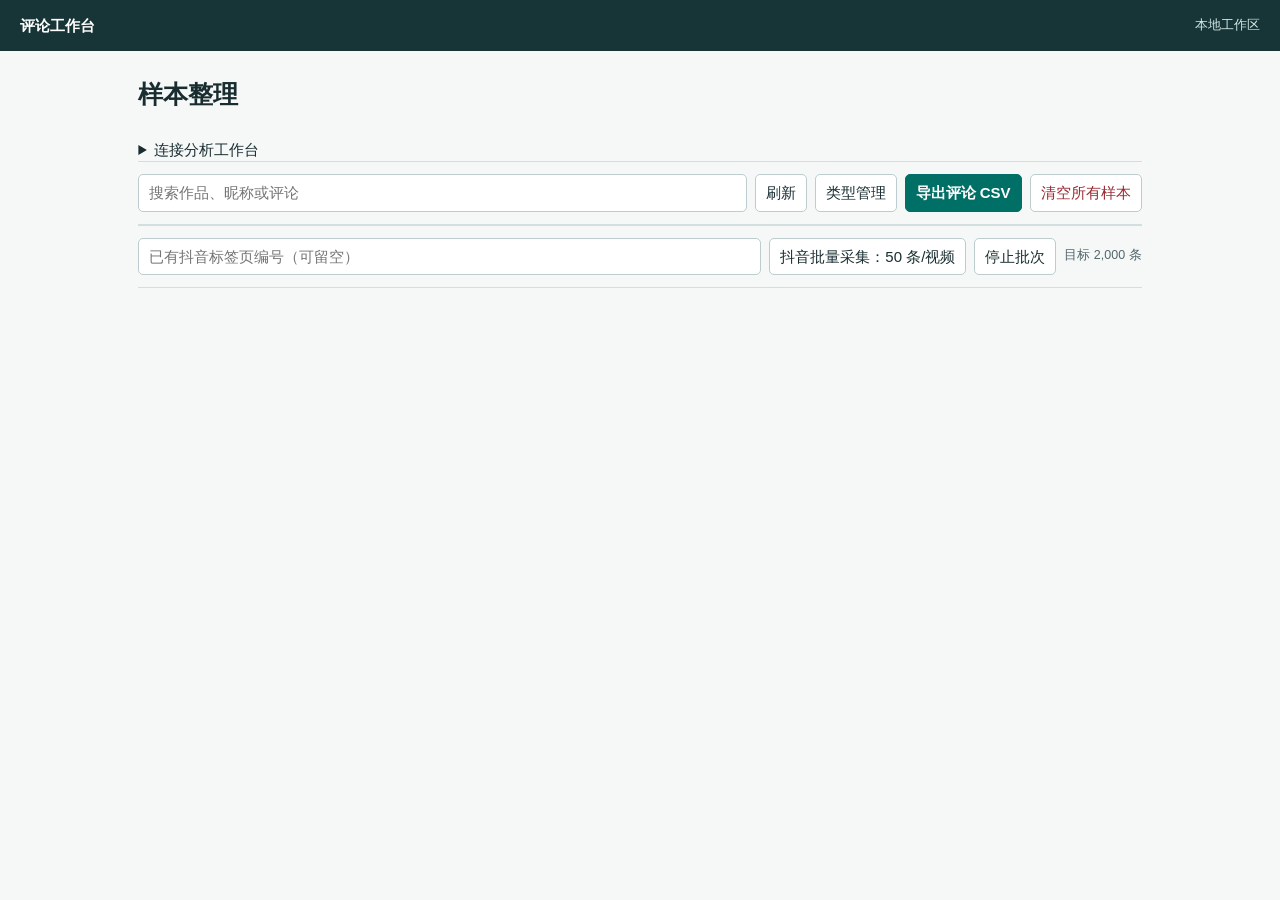
==== extension/review.html @ 13681831 "发布评论工作台：支持抖音视频与知乎文章、回答" ====
<!doctype html><html lang="zh-CN"><head><meta charset="utf-8"><meta name="viewport" content="width=device-width,initial-scale=1"><title>样本整理 · 评论工作台</title><link rel="stylesheet" href="ui.css"></head>
<body class="workspace"><header><strong>评论工作台</strong><small>本地工作区</small></header><main>
<h1>样本整理</h1><div id="stats" class="summary"></div>
<details><summary>连接分析工作台</summary><form id="pairForm" class="controls">
<label>本机端口 <input id="port" type="number" min="1024" max="65535" value="8765" required></label>
<label>配对码 <input id="pairKey" type="password" autocomplete="off" required></label>
<label><input id="autoSend" type="checkbox" checked>采集后自动发送</label>
<button>连接并保存</button><button id="push" type="button">发送全部保留样本</button><button id="disconnect" type="button">断开</button>
</form><output id="bridgeStatus" role="status"></output></details>
<div class="controls"><input id="search" type="search" aria-label="搜索样本" placeholder="搜索作品、昵称或评论"><button id="refresh">刷新</button><button id="manage">类型管理</button><button class="primary" id="export">导出评论 CSV</button><button id="clear" class="danger">清空所有样本</button></div>
<dialog id="settings"><form method="dialog"><h2>作品类型管理</h2><button aria-label="关闭">关闭</button></form><div id="types"></div><form id="addtype"><input id="typename" aria-label="新类型名称" placeholder="新类型名称" maxlength="40" required><button>添加类型</button></form></dialog>
<div class="controls"><input id="batchTab" type="number" min="1" aria-label="绑定已有抖音标签页编号" placeholder="已有抖音标签页编号（可留空）"><button id="batch">抖音批量采集：50 条/视频</button><button id="halt">停止批次</button><small id="batchStatus">目标 2,000 条</small></div>
<output id="notice" role="status"></output><div id="list"></div></main><script src="review.js"></script><script src="batch.js"></script><script src="pair.js"></script></body></html>
---- extension/ui.css ----
:root{color-scheme:light;--ink:#192d30;--muted:#52666b;--line:#d3dedf;--brand:#006f65;font:15px/1.55 "Segoe UI","Microsoft YaHei",sans-serif;color:var(--ink);background:#f6f8f8}*{box-sizing:border-box}body{margin:0}button,input,select{font:inherit}button,input,select{border:1px solid #bdccce;border-radius:5px;background:white;padding:6px 10px;color:var(--ink)}button{cursor:pointer}button:hover{border-color:var(--brand);background:#eff7f5}button:disabled{cursor:default;opacity:.5}button:focus-visible,input:focus-visible,select:focus-visible{outline:3px solid #268b9e;outline-offset:2px}.primary,.primary:hover{background:var(--brand);color:white;border-color:var(--brand);font-weight:650}.link{border:0;background:transparent;color:var(--brand);padding-left:0}.popup{width:370px;background:white}.popup header,.workspace header{display:flex;justify-content:space-between;align-items:center;gap:16px;background:#173536;color:white;padding:14px 20px}.brand{font-size:16px}.popup header small,.workspace header small{color:#d3e9e6}.popup main,.popup footer{padding:18px 20px}.popup footer{border-top:1px solid var(--line);padding-block:8px}.popup h1{font-size:22px;margin:0 0 16px}.settings,.actions,.meter,.controls,.summary{display:flex;align-items:center;gap:8px;flex-wrap:wrap}.settings{margin:6px 0 18px}.settings input{width:82px}.presets{margin-left:auto}.presets button{margin-left:4px}.meter{justify-content:space-between;font-size:13px;color:var(--muted)}progress{width:100%;height:8px;accent-color:var(--brand);margin:5px 0 14px}.actions .primary{flex:1}output{display:block;color:#984c23}.workspace main{max-width:1080px;margin:auto;padding:24px clamp(14px,3%,40px)}h1{font-size:25px;margin:0 0 6px}h2{font-size:17px;margin:0;overflow-wrap:anywhere}.summary{color:var(--muted);margin-bottom:18px}.controls{border-block:1px solid var(--line);padding:12px 0}.controls input{flex:1;min-width:150px}article{background:white;margin-top:18px;padding:16px;border:1px solid var(--line);border-radius:6px}small{color:var(--muted)}ul{list-style:none;padding:0;margin:8px 0}li{padding:10px 0;border-top:1px solid var(--line);display:grid;grid-template-columns:minmax(0,1fr) auto;align-items:start;gap:6px 12px}.text{white-space:pre-wrap;overflow-wrap:anywhere}.coding{grid-column:1/-1;display:flex;gap:8px;align-items:center;flex-wrap:wrap}.coding input{flex:1;max-width:520px;min-width:140px}.empty{padding:30px;text-align:center;color:var(--muted)}
summary{cursor:pointer;overflow-wrap:anywhere}summary small{display:block;margin-left:18px}.danger{color:#982a33}dialog{border:1px solid #bdccce;border-radius:6px;min-width:min(350px,86vw)}dialog form,.typeRow{display:flex;align-items:center;justify-content:space-between;gap:8px;padding:6px 0}.typeRow input{min-width:0}.workspace li div{overflow-wrap:anywhere;white-space:pre-wrap}
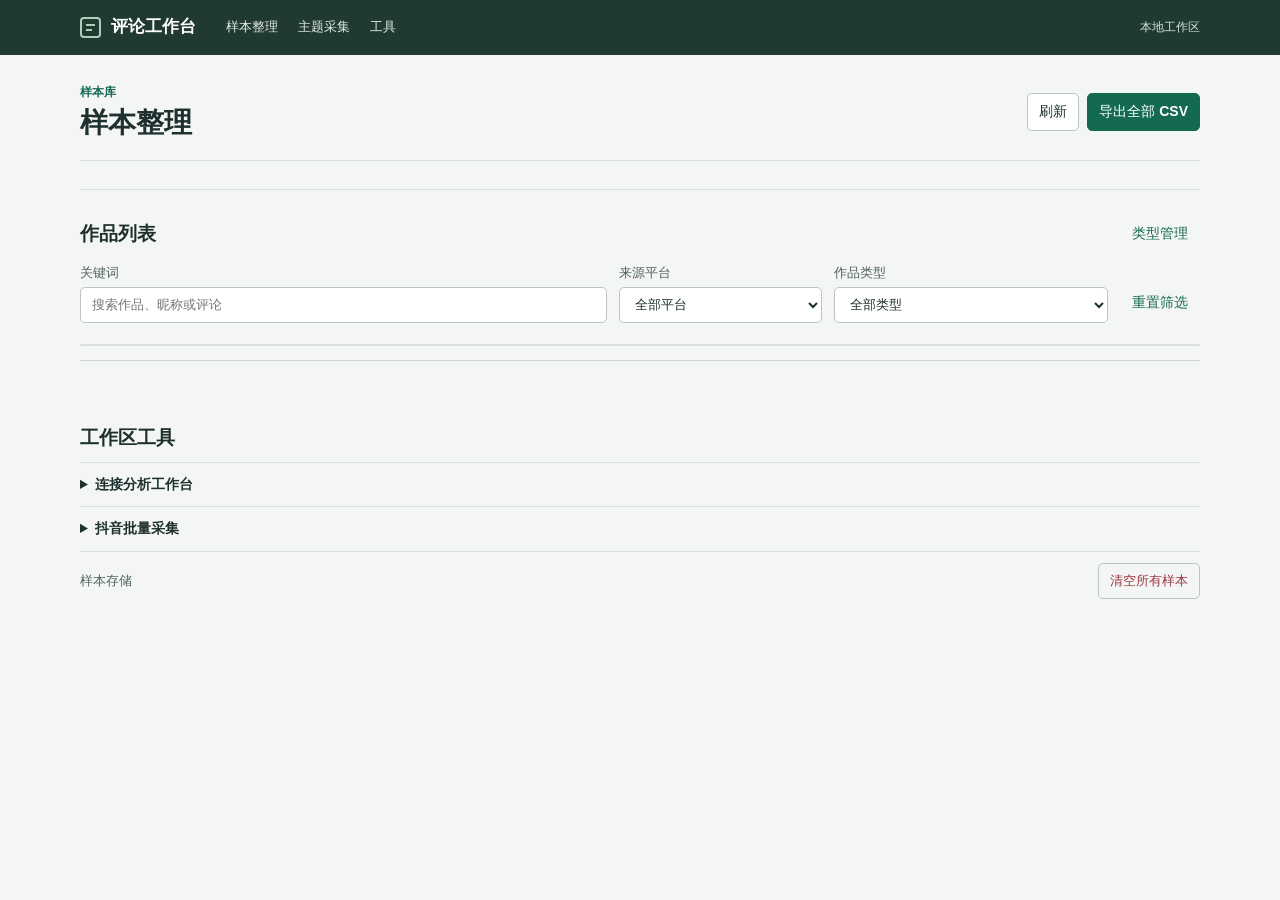
==== commit bf9aa02b: "支持五平台评论层级、来源整理与主题检索队列" ====
--- a/extension/review.html
+++ b/extension/review.html
@@ -1,13 +1,49 @@
-<!doctype html><html lang="zh-CN"><head><meta charset="utf-8"><meta name="viewport" content="width=device-width,initial-scale=1"><title>样本整理 · 评论工作台</title><link rel="stylesheet" href="ui.css"></head>
-<body class="workspace"><header><strong>评论工作台</strong><small>本地工作区</small></header><main>
-<h1>样本整理</h1><div id="stats" class="summary"></div>
-<details><summary>连接分析工作台</summary><form id="pairForm" class="controls">
-<label>本机端口 <input id="port" type="number" min="1024" max="65535" value="8765" required></label>
-<label>配对码 <input id="pairKey" type="password" autocomplete="off" required></label>
-<label><input id="autoSend" type="checkbox" checked>采集后自动发送</label>
-<button>连接并保存</button><button id="push" type="button">发送全部保留样本</button><button id="disconnect" type="button">断开</button>
-</form><output id="bridgeStatus" role="status"></output></details>
-<div class="controls"><input id="search" type="search" aria-label="搜索样本" placeholder="搜索作品、昵称或评论"><button id="refresh">刷新</button><button id="manage">类型管理</button><button class="primary" id="export">导出评论 CSV</button><button id="clear" class="danger">清空所有样本</button></div>
-<dialog id="settings"><form method="dialog"><h2>作品类型管理</h2><button aria-label="关闭">关闭</button></form><div id="types"></div><form id="addtype"><input id="typename" aria-label="新类型名称" placeholder="新类型名称" maxlength="40" required><button>添加类型</button></form></dialog>
-<div class="controls"><input id="batchTab" type="number" min="1" aria-label="绑定已有抖音标签页编号" placeholder="已有抖音标签页编号（可留空）"><button id="batch">抖音批量采集：50 条/视频</button><button id="halt">停止批次</button><small id="batchStatus">目标 2,000 条</small></div>
-<output id="notice" role="status"></output><div id="list"></div></main><script src="review.js"></script><script src="batch.js"></script><script src="pair.js"></script></body></html>
+<!doctype html>
+<html lang="zh-CN">
+<head>
+  <meta charset="utf-8"><meta name="viewport" content="width=device-width,initial-scale=1">
+  <title>样本整理 · 评论工作台</title><link rel="stylesheet" href="ui.css"><link rel="stylesheet" href="topic.css">
+</head>
+<body class="workspace">
+  <header class="topbar"><div class="topinner">
+    <strong class="brand"><i class="brandMark" aria-hidden="true"></i>评论工作台</strong>
+    <nav aria-label="工作区导航"><a href="#samples">样本整理</a><a href="#topicPanel">主题采集</a><a href="#tools">工具</a></nav>
+    <span class="local">本地工作区</span>
+  </div></header>
+  <main>
+    <section id="samples" aria-labelledby="sampleHeading">
+      <div class="pageHeading"><div><p class="kicker">样本库</p><h1 id="sampleHeading">样本整理</h1></div>
+        <div class="actions"><button id="refresh">刷新</button><button id="export" class="primary" title="无论筛选条件如何，均导出全部保留评论">导出全部 CSV</button></div>
+      </div>
+      <div id="stats" class="stats" aria-label="样本概览"></div>
+      <div class="libraryHead"><h2>作品列表</h2><button id="manage" class="quiet">类型管理</button></div>
+      <div class="filters">
+        <label class="filterKeyword">关键词<input id="search" type="search" aria-label="搜索样本" placeholder="搜索作品、昵称或评论"></label>
+        <label>来源平台<select id="platformFilter"><option value="">全部平台</option></select></label>
+        <label>作品类型<select id="typeFilter"><option value="">全部类型</option></select></label>
+        <button id="resetFilters" type="button" class="quiet">重置筛选</button>
+      </div>
+      <p id="resultCount" class="resultCount" role="status"></p>
+      <output id="notice" role="status"></output><div id="list"></div>
+    </section>
+    <section id="topicPanel"></section>
+    <section id="tools" aria-labelledby="toolsHeading"><div class="libraryHead"><h2 id="toolsHeading">工作区工具</h2></div>
+      <details class="tool"><summary>连接分析工作台</summary><form id="pairForm" class="controls">
+        <label>本机端口<input id="port" type="number" min="1024" max="65535" value="8765" required></label>
+        <label>配对码<input id="pairKey" type="password" autocomplete="off" required></label>
+        <label class="check"><input id="autoSend" type="checkbox" checked>采集后自动发送</label>
+        <button>连接并保存</button><button id="push" type="button">发送全部保留样本</button><button id="disconnect" type="button">断开</button>
+      </form><output id="bridgeStatus" role="status"></output></details>
+      <details class="tool"><summary>抖音批量采集</summary><div class="controls">
+        <label>已有抖音标签页编号<input id="batchTab" type="number" min="1" aria-label="绑定已有抖音标签页编号" placeholder="可留空"></label>
+        <button id="batch">抖音批量采集：50 条/视频</button><button id="halt">停止批次</button>
+        <small id="batchStatus" role="status">目标 2,000 条</small>
+      </div></details>
+      <div class="maintenance"><span>样本存储</span><button id="clear" class="danger">清空所有样本</button></div>
+    </section>
+  </main>
+  <dialog id="settings"><form method="dialog" class="dialogHead"><h2>作品类型管理</h2><button aria-label="关闭">关闭</button></form>
+    <div id="types"></div><form id="addtype"><input id="typename" aria-label="新类型名称" placeholder="新类型名称" maxlength="40" required><button>添加类型</button></form>
+  </dialog>
+  <script src="sites.js"></script><script src="review.js"></script><script src="batch.js"></script><script src="pair.js"></script><script src="topic.js"></script>
+</body></html>
--- a/extension/ui.css
+++ b/extension/ui.css
@@ -1,2 +1,130 @@
-:root{color-scheme:light;--ink:#192d30;--muted:#52666b;--line:#d3dedf;--brand:#006f65;font:15px/1.55 "Segoe UI","Microsoft YaHei",sans-serif;color:var(--ink);background:#f6f8f8}*{box-sizing:border-box}body{margin:0}button,input,select{font:inherit}button,input,select{border:1px solid #bdccce;border-radius:5px;background:white;padding:6px 10px;color:var(--ink)}button{cursor:pointer}button:hover{border-color:var(--brand);background:#eff7f5}button:disabled{cursor:default;opacity:.5}button:focus-visible,input:focus-visible,select:focus-visible{outline:3px solid #268b9e;outline-offset:2px}.primary,.primary:hover{background:var(--brand);color:white;border-color:var(--brand);font-weight:650}.link{border:0;background:transparent;color:var(--brand);padding-left:0}.popup{width:370px;background:white}.popup header,.workspace header{display:flex;justify-content:space-between;align-items:center;gap:16px;background:#173536;color:white;padding:14px 20px}.brand{font-size:16px}.popup header small,.workspace header small{color:#d3e9e6}.popup main,.popup footer{padding:18px 20px}.popup footer{border-top:1px solid var(--line);padding-block:8px}.popup h1{font-size:22px;margin:0 0 16px}.settings,.actions,.meter,.controls,.summary{display:flex;align-items:center;gap:8px;flex-wrap:wrap}.settings{margin:6px 0 18px}.settings input{width:82px}.presets{margin-left:auto}.presets button{margin-left:4px}.meter{justify-content:space-between;font-size:13px;color:var(--muted)}progress{width:100%;height:8px;accent-color:var(--brand);margin:5px 0 14px}.actions .primary{flex:1}output{display:block;color:#984c23}.workspace main{max-width:1080px;margin:auto;padding:24px clamp(14px,3%,40px)}h1{font-size:25px;margin:0 0 6px}h2{font-size:17px;margin:0;overflow-wrap:anywhere}.summary{color:var(--muted);margin-bottom:18px}.controls{border-block:1px solid var(--line);padding:12px 0}.controls input{flex:1;min-width:150px}article{background:white;margin-top:18px;padding:16px;border:1px solid var(--line);border-radius:6px}small{color:var(--muted)}ul{list-style:none;padding:0;margin:8px 0}li{padding:10px 0;border-top:1px solid var(--line);display:grid;grid-template-columns:minmax(0,1fr) auto;align-items:start;gap:6px 12px}.text{white-space:pre-wrap;overflow-wrap:anywhere}.coding{grid-column:1/-1;display:flex;gap:8px;align-items:center;flex-wrap:wrap}.coding input{flex:1;max-width:520px;min-width:140px}.empty{padding:30px;text-align:center;color:var(--muted)}
-summary{cursor:pointer;overflow-wrap:anywhere}summary small{display:block;margin-left:18px}.danger{color:#982a33}dialog{border:1px solid #bdccce;border-radius:6px;min-width:min(350px,86vw)}dialog form,.typeRow{display:flex;align-items:center;justify-content:space-between;gap:8px;padding:6px 0}.typeRow input{min-width:0}.workspace li div{overflow-wrap:anywhere;white-space:pre-wrap}
+:root{color-scheme:light;--ink:#1e302e;--muted:#51635e;--line:#d7e0dc;--accent:#146951;--tint:#eaf3ee;--paper:#fff;font:14px/1.55 "Segoe UI","Microsoft YaHei",sans-serif;color:var(--ink);background:#f4f6f5}
+*{box-sizing:border-box}
+body{margin:0}
+button,input,select,textarea{font:inherit;color:inherit}
+button,input:not([type=checkbox]),select,textarea{border:1px solid #b9c7c0;border-radius:5px;background:white;padding:7px 11px;min-height:36px;max-width:100%}
+button{cursor:pointer;font-weight:550}
+button:enabled:hover,.quiet:hover{border-color:#689882;background:#edf4ef}
+button:disabled{opacity:.55;cursor:default}
+:is(button,input,select,textarea,a,summary):focus-visible{outline:3px solid #29856d;outline-offset:2px}
+a{color:var(--accent);text-underline-offset:3px}
+button.primary,button.primary:enabled:hover{background:var(--accent);border-color:var(--accent);color:white}
+button.quiet{color:var(--accent);background:transparent;border-color:transparent}
+button.danger{color:#9b3540;background:transparent}
+small{color:var(--muted)}
+.topbar{background:#203a32;color:white}
+.topinner{max-width:1184px;margin:auto;padding:0 32px;min-height:55px;display:flex;align-items:center;gap:30px}
+.brand{display:inline-flex;align-items:center;gap:10px;font-weight:650;font-size:17px;white-space:nowrap}
+.brandMark{width:21px;height:21px;border:2px solid #adcfb7;border-radius:4px;position:relative;display:inline-block}
+.brandMark:before,.brandMark:after{content:"";position:absolute;width:9px;height:2px;background:#adcfb7;left:4px;top:5px}
+.brandMark:after{width:6px;top:10px}
+nav{display:flex;align-items:center;gap:20px;font-size:13px}
+nav a{color:#e1eae3;text-decoration:none}
+nav a:hover{text-decoration:underline}
+.local,.version{margin-left:auto;white-space:nowrap;color:#d2e4d7;font-size:12px}
+.version{font-variant-numeric:tabular-nums;border:1px solid #6e8878;border-radius:4px;padding:1px 7px}
+.workspace main{max-width:1184px;margin:auto;padding:28px 32px 60px}
+.workspace main>section{scroll-margin-top:18px}
+h1,h2,h3,p{margin:0}
+h1{font-size:28px;line-height:1.3;font-weight:700}
+h2{font-size:19px;line-height:1.4}
+.pageHeading,.libraryHead,.maintenance,.actions,.meter,.workHeadline,.workMeta,.workActions,.controls,.settings,.presets,.typeRow,.dialogHead,#addtype,.sourceBadge{display:flex;align-items:center;gap:8px}
+.pageHeading,.libraryHead,.maintenance,.meter,.dialogHead{justify-content:space-between}
+.kicker{color:var(--accent);font-size:12px;font-weight:650;margin-bottom:3px}
+.stats{display:grid;grid-template-columns:repeat(3,minmax(0,1fr));margin:19px 0 25px;border-block:1px solid var(--line);padding:14px 0}
+.stats>div{display:flex;align-items:baseline;gap:9px;padding-inline:20px;border-left:1px solid var(--line)}
+.stats>div:first-child{border-left:0;padding-left:0}
+.stats b{font-size:25px;line-height:1.15;font-variant-numeric:tabular-nums}
+.stats span,.resultCount,.workMeta,.controls label,.filters label,.settings span,.popup label,.platformSection p{color:var(--muted);font-size:13px}
+.libraryHead{margin-bottom:10px}
+.filters{display:grid;grid-template-columns:minmax(190px,2.6fr) minmax(120px,1fr) minmax(140px,1.35fr) auto;align-items:end;gap:12px}
+.filters label,.controls label:not(.check){display:grid;gap:4px;min-width:0}
+.filters input,.filters select{width:100%;color:var(--ink)}
+.filters button{margin-bottom:1px}
+.resultCount{padding:13px 0 8px;font-variant-numeric:tabular-nums}
+#list{background:white;border:1px solid var(--line);border-radius:6px}
+.workCard{position:relative;border-bottom:1px solid var(--line)}
+.workCard:last-child{border-bottom:0}
+.workCard summary{position:relative;list-style:none;padding:13px 192px 13px 43px;min-height:68px;cursor:pointer}
+.workCard summary::-webkit-details-marker{display:none}
+.workCard summary:before{content:"";position:absolute;left:18px;top:25px;width:7px;height:7px;border-right:1.5px solid #566860;border-top:1.5px solid #566860;transform:rotate(45deg)}
+.workCard [open]>summary:before{transform:rotate(135deg)}
+.workCard summary:hover,.workCard details[open] summary{background:#f5f9f6}
+.workHeadline,.workMeta,.workActions,.controls,.typeRow{flex-wrap:wrap}
+.workHeadline{gap:9px}
+.workHeadline strong{overflow-wrap:anywhere;min-width:0;font-size:15px}
+.sourceBadge{flex:none;gap:5px;background:#f4f6f5;border:1px solid #dce3df;border-radius:4px;padding:1px 6px;font-size:12px;line-height:19px}
+.sourceBadge img{width:14px;height:14px}
+.workMeta{gap:4px 11px;margin-top:5px}
+.workMeta span:not(:first-child):before{content:"·";margin-right:9px;color:#74867a}
+.workActions{position:absolute;right:14px;top:17px;gap:12px}
+.workActions a,.workActions .danger{font-size:13px}
+.workActions a{font-weight:600;text-decoration:none;padding:4px}
+.workActions a:hover{text-decoration:underline}
+.workActions .danger{min-height:31px;padding:3px 8px;border-color:transparent}
+.workActions .danger:hover{border-color:#d6b1b7;background:#f9eeee}
+.controls{gap:10px;padding:12px 0}
+.workCard .controls,.workCard ul{margin:0 16px 0 43px}
+.workCard ul{padding:0;list-style:none}
+.workCard li{display:grid;grid-template-columns:minmax(0,1fr) auto;align-items:start;gap:10px;border-top:1px solid var(--line);padding:10px 0;overflow-wrap:anywhere}
+.workCard li div div{white-space:pre-wrap}
+.workCard li button{font-size:12px;min-height:30px}
+.empty{padding:27px 18px;text-align:center}
+.empty p,.platformSection p{color:var(--muted);margin-top:5px}
+#tools,#topicPanel:not(:empty){margin-top:32px}
+.tool,.maintenance{border-top:1px solid var(--line);padding:11px 0}
+.tool summary{cursor:pointer;font-weight:600}
+.check{display:inline-flex;align-items:center;gap:5px}
+.maintenance{font-size:13px;color:var(--muted)}
+.tool output{font-size:13px}
+output{display:block;color:#874417;overflow-wrap:anywhere}
+output:not(:empty){margin:5px 0}
+dialog{border:1px solid var(--line);border-radius:6px;color:var(--ink);width:min(480px,92vw);max-height:85vh;padding:18px}
+dialog::backdrop{background:rgba(22,37,32,.38)}
+.dialogHead{margin-bottom:12px}
+.typeRow,#addtype{padding:6px 0}
+.typeRow{flex-wrap:nowrap}
+.typeRow input,#addtype input{min-width:0;flex:1}
+.typeRow small{margin-left:auto}
+.popup{width:360px;max-width:100vw;background:white}
+.popup .topinner{padding:0 16px;min-height:46px}
+.popup main{padding:16px 16px 12px}
+.popup h1{font-size:21px;margin-bottom:12px}
+.popup h2{font-size:15px}
+.settings{flex-wrap:wrap;gap:6px;margin:4px 0 13px}
+.settings input{width:68px}
+.presets{margin-left:auto;gap:3px}
+.presets button{min-height:31px;padding:3px 7px;font-size:12px}
+.meter{align-items:flex-start;font-size:13px;color:var(--muted);gap:8px}
+.meter b{color:var(--ink);flex-shrink:0;font-variant-numeric:tabular-nums}
+progress{width:100%;height:7px;accent-color:var(--accent);margin:4px 0 10px}
+.popup .actions .primary{flex:1}
+.platformSection{margin-top:15px;padding-top:12px;border-top:1px solid var(--line)}
+.platformLinks{display:grid;grid-template-columns:repeat(5,minmax(0,1fr));gap:4px;margin:8px 0}
+.platformLinks a{display:grid;justify-items:center;gap:5px;padding:5px 0;text-decoration:none;color:var(--ink);font-size:12px;border-radius:4px}
+.platformLinks a:hover{background:var(--tint)}
+.platformLinks img{width:22px;height:22px}
+.popup footer{padding:9px 16px;border-top:1px solid var(--line);display:flex;justify-content:space-between;gap:6px}
+@media(max-width:700px){
+ .workspace main{padding:20px 13px 40px}
+ .workspace .topinner{padding:0 13px;gap:16px;flex-wrap:wrap}
+ .workspace .local{display:none}
+ nav{gap:14px}
+ .filters{grid-template-columns:1fr 1fr;gap:8px}
+ .filterKeyword{grid-column:1/-1}
+ .filters #resetFilters{grid-column:1/-1;justify-self:end;min-height:29px;padding-block:1px}
+ .stats{margin:14px 0 17px}
+ .stats>div{padding-inline:12px;display:grid;gap:4px}
+ .stats b{font-size:22px}
+ .workCard summary{padding:11px 12px 46px 31px}
+ .workCard summary:before{left:12px;top:20px}
+ .workActions{left:31px;right:auto;top:auto;bottom:auto;gap:10px}
+ .workCard:has(details:not([open])) .workActions{bottom:7px}
+ .workCard:has(details[open]) .workActions{position:static;justify-content:flex-end;padding:6px 12px;border-top:1px solid var(--line)}
+ .workCard details[open] summary{padding-bottom:12px}
+ .workCard .controls,.workCard ul{margin-inline:12px}
+ .pageHeading .actions{gap:4px}
+ .pageHeading .actions button{padding-inline:8px}
+ .controls label:not(.check){width:100%}
+}
+@media(max-width:360px){.workspace .brand{font-size:15px}.workspace nav{gap:9px}.pageHeading{align-items:flex-end}h1{font-size:24px}}
--- a/extension/topic.css
+++ b/extension/topic.css
@@ -0,0 +1,17 @@
+#topicPanel{border-top:1px solid #cbd2d5;padding:16px 0;margin-block:14px;min-width:0}
+#topicPanel h2{font-size:1.15rem;margin:0 0 .65rem}
+#topicForm{display:grid;gap:.7rem}
+#topicForm label{display:inline-flex;align-items:center;gap:.45rem}
+#topicForm input[type=search]{min-width:0;width:min(22rem,75%)}
+#topicPlatforms{display:flex;flex-wrap:wrap;gap:.35rem .9rem;border:0;padding:0;margin:0}
+#topicPlatforms legend{margin-bottom:.25rem}
+#topicPlatforms input{width:auto;margin:0}
+.topicOptions{display:flex;align-items:end;flex-wrap:wrap;gap:.5rem 1rem}
+.topicOptions label{flex-direction:column;align-items:start!important}
+.topicOptions input[type=number]{width:7rem}
+#topicNotice:empty{display:none}
+#topicItems{max-height:17rem;overflow:auto;padding-inline-start:1.7rem}
+#topicItems li{padding:.25rem 0;overflow-wrap:anywhere}
+#topicItems small{display:block}
+#topicProgress{overflow-wrap:anywhere}
+#topicProgress p{font-size:.85rem;margin:.25rem 0}
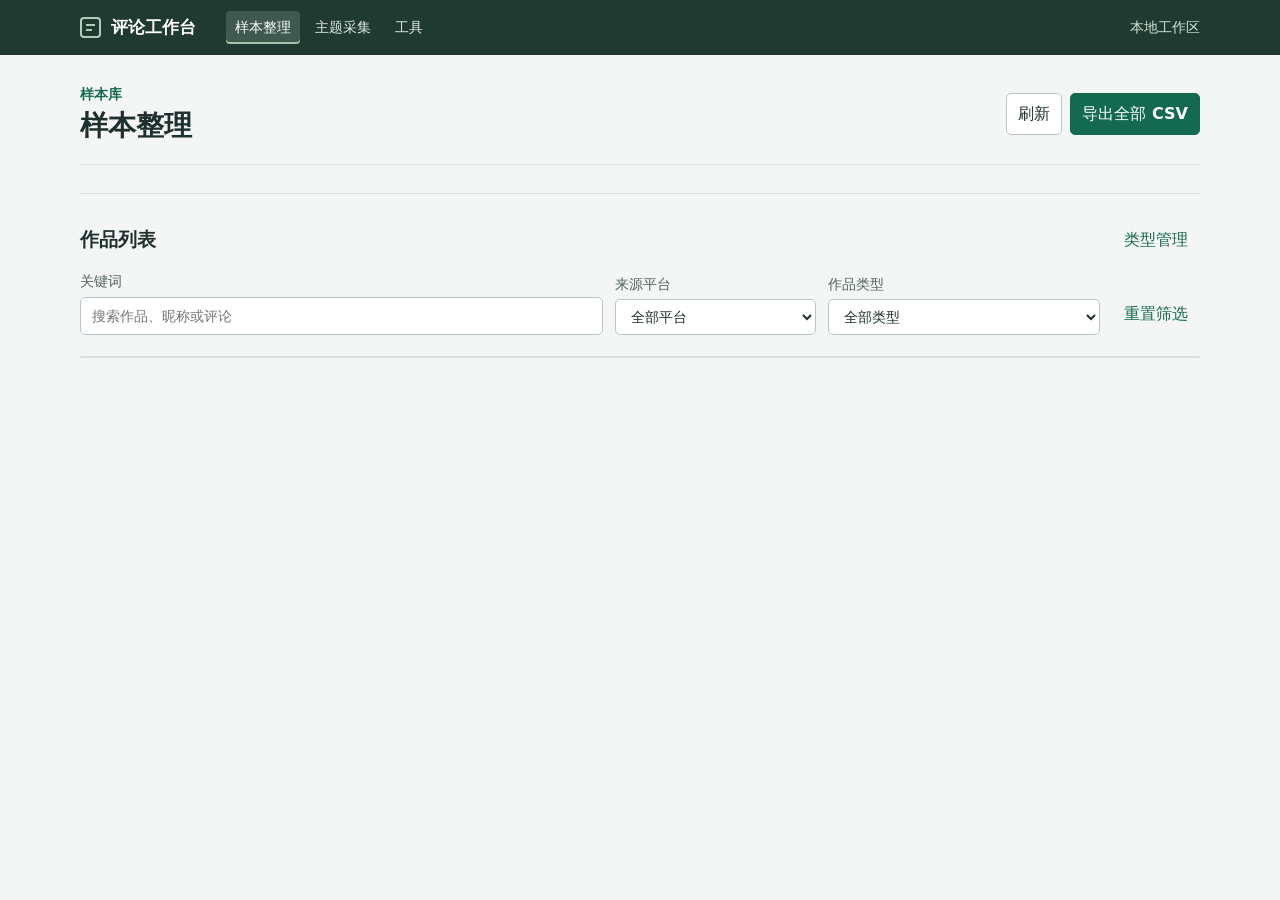
==== commit 0677331e: "合并批量主题采集，修复搜索结果发现并拆分工作区视图" ====
--- a/extension/review.html
+++ b/extension/review.html
@@ -7,11 +7,11 @@
 <body class="workspace">
   <header class="topbar"><div class="topinner">
     <strong class="brand"><i class="brandMark" aria-hidden="true"></i>评论工作台</strong>
-    <nav aria-label="工作区导航"><a href="#samples">样本整理</a><a href="#topicPanel">主题采集</a><a href="#tools">工具</a></nav>
+    <nav aria-label="工作区导航"><a href="review.html" data-view="samples" aria-current="page">样本整理</a><a href="review.html?view=topic" data-view="topic">主题采集</a><a href="review.html?view=tools" data-view="tools">工具</a></nav>
     <span class="local">本地工作区</span>
   </div></header>
   <main>
-    <section id="samples" aria-labelledby="sampleHeading">
+    <section id="samples" data-page="samples" aria-labelledby="sampleHeading">
       <div class="pageHeading"><div><p class="kicker">样本库</p><h1 id="sampleHeading">样本整理</h1></div>
         <div class="actions"><button id="refresh">刷新</button><button id="export" class="primary" title="无论筛选条件如何，均导出全部保留评论">导出全部 CSV</button></div>
       </div>
@@ -24,26 +24,26 @@
         <button id="resetFilters" type="button" class="quiet">重置筛选</button>
       </div>
       <p id="resultCount" class="resultCount" role="status"></p>
-      <output id="notice" role="status"></output><div id="list"></div>
+      <div id="list"></div>
     </section>
-    <section id="topicPanel"></section>
-    <section id="tools" aria-labelledby="toolsHeading"><div class="libraryHead"><h2 id="toolsHeading">工作区工具</h2></div>
+    <section id="topicView" data-page="topic" hidden aria-labelledby="topicHeading">
+      <div class="pageHeading"><div><p class="kicker">采集任务</p><h1 id="topicHeading">主题采集</h1></div></div>
+      <div id="topicPanel"></div>
+    </section>
+    <section id="tools" data-page="tools" hidden aria-labelledby="toolsHeading">
+      <div class="pageHeading"><div><p class="kicker">工作区设置</p><h1 id="toolsHeading">工具</h1></div></div>
       <details class="tool"><summary>连接分析工作台</summary><form id="pairForm" class="controls">
         <label>本机端口<input id="port" type="number" min="1024" max="65535" value="8765" required></label>
         <label>配对码<input id="pairKey" type="password" autocomplete="off" required></label>
         <label class="check"><input id="autoSend" type="checkbox" checked>采集后自动发送</label>
         <button>连接并保存</button><button id="push" type="button">发送全部保留样本</button><button id="disconnect" type="button">断开</button>
       </form><output id="bridgeStatus" role="status"></output></details>
-      <details class="tool"><summary>抖音批量采集</summary><div class="controls">
-        <label>已有抖音标签页编号<input id="batchTab" type="number" min="1" aria-label="绑定已有抖音标签页编号" placeholder="可留空"></label>
-        <button id="batch">抖音批量采集：50 条/视频</button><button id="halt">停止批次</button>
-        <small id="batchStatus" role="status">目标 2,000 条</small>
-      </div></details>
       <div class="maintenance"><span>样本存储</span><button id="clear" class="danger">清空所有样本</button></div>
     </section>
+    <output id="notice" role="status"></output>
   </main>
   <dialog id="settings"><form method="dialog" class="dialogHead"><h2>作品类型管理</h2><button aria-label="关闭">关闭</button></form>
     <div id="types"></div><form id="addtype"><input id="typename" aria-label="新类型名称" placeholder="新类型名称" maxlength="40" required><button>添加类型</button></form>
   </dialog>
-  <script src="sites.js"></script><script src="review.js"></script><script src="batch.js"></script><script src="pair.js"></script><script src="topic.js"></script>
+  <script src="workspace.js"></script><script src="sites.js"></script><script src="review.js"></script><script src="pair.js"></script><script src="topic.js"></script>
 </body></html>
--- a/extension/ui.css
+++ b/extension/ui.css
@@ -1,7 +1,7 @@
-:root{color-scheme:light;--ink:#1e302e;--muted:#51635e;--line:#d7e0dc;--accent:#146951;--tint:#eaf3ee;--paper:#fff;font:14px/1.55 "Segoe UI","Microsoft YaHei",sans-serif;color:var(--ink);background:#f4f6f5}
+:root{color-scheme:light;--ink:#1e302e;--muted:#51635e;--line:#d7e0dc;--accent:#146951;--tint:#eaf3ee;--paper:#fff;font:16px/1.6 "Microsoft YaHei UI","Microsoft YaHei","PingFang SC","Noto Sans CJK SC",system-ui,sans-serif;color:var(--ink);background:#f4f6f5}
 *{box-sizing:border-box}
-body{margin:0}
-button,input,select,textarea{font:inherit;color:inherit}
+body{margin:0;font:inherit}
+button,input,select,textarea{font:inherit;letter-spacing:0;color:inherit}
 button,input:not([type=checkbox]),select,textarea{border:1px solid #b9c7c0;border-radius:5px;background:white;padding:7px 11px;min-height:36px;max-width:100%}
 button{cursor:pointer;font-weight:550}
 button:enabled:hover,.quiet:hover{border-color:#689882;background:#edf4ef}
@@ -18,13 +18,14 @@
 .brandMark{width:21px;height:21px;border:2px solid #adcfb7;border-radius:4px;position:relative;display:inline-block}
 .brandMark:before,.brandMark:after{content:"";position:absolute;width:9px;height:2px;background:#adcfb7;left:4px;top:5px}
 .brandMark:after{width:6px;top:10px}
-nav{display:flex;align-items:center;gap:20px;font-size:13px}
-nav a{color:#e1eae3;text-decoration:none}
-nav a:hover{text-decoration:underline}
+nav{display:flex;align-items:center;gap:6px;font-size:14px}
+nav a{color:#e1eae3;text-decoration:none;border-radius:4px;padding:5px 9px;white-space:nowrap}
+nav a:hover{background:#334d44}
+nav a[aria-current=page]{color:white;background:#3f594e;box-shadow:inset 0 -2px #a0c4aa}
 .local,.version{margin-left:auto;white-space:nowrap;color:#d2e4d7;font-size:12px}
 .version{font-variant-numeric:tabular-nums;border:1px solid #6e8878;border-radius:4px;padding:1px 7px}
 .workspace main{max-width:1184px;margin:auto;padding:28px 32px 60px}
-.workspace main>section{scroll-margin-top:18px}
+.workspace [data-page][hidden]{display:none}
 h1,h2,h3,p{margin:0}
 h1{font-size:28px;line-height:1.3;font-weight:700}
 h2{font-size:19px;line-height:1.4}
@@ -35,7 +36,7 @@
 .stats>div{display:flex;align-items:baseline;gap:9px;padding-inline:20px;border-left:1px solid var(--line)}
 .stats>div:first-child{border-left:0;padding-left:0}
 .stats b{font-size:25px;line-height:1.15;font-variant-numeric:tabular-nums}
-.stats span,.resultCount,.workMeta,.controls label,.filters label,.settings span,.popup label,.platformSection p{color:var(--muted);font-size:13px}
+.stats span,.resultCount,.workMeta,.controls label,.filters label,.settings span,.popup label,.platformSection p{color:var(--muted);font-size:14px}
 .libraryHead{margin-bottom:10px}
 .filters{display:grid;grid-template-columns:minmax(190px,2.6fr) minmax(120px,1fr) minmax(140px,1.35fr) auto;align-items:end;gap:12px}
 .filters label,.controls label:not(.check){display:grid;gap:4px;min-width:0}
@@ -52,7 +53,7 @@
 .workCard summary:hover,.workCard details[open] summary{background:#f5f9f6}
 .workHeadline,.workMeta,.workActions,.controls,.typeRow{flex-wrap:wrap}
 .workHeadline{gap:9px}
-.workHeadline strong{overflow-wrap:anywhere;min-width:0;font-size:15px}
+.workHeadline strong{overflow-wrap:anywhere;min-width:0;font-size:16px}
 .sourceBadge{flex:none;gap:5px;background:#f4f6f5;border:1px solid #dce3df;border-radius:4px;padding:1px 6px;font-size:12px;line-height:19px}
 .sourceBadge img{width:14px;height:14px}
 .workMeta{gap:4px 11px;margin-top:5px}
@@ -68,10 +69,10 @@
 .workCard ul{padding:0;list-style:none}
 .workCard li{display:grid;grid-template-columns:minmax(0,1fr) auto;align-items:start;gap:10px;border-top:1px solid var(--line);padding:10px 0;overflow-wrap:anywhere}
 .workCard li div div{white-space:pre-wrap}
-.workCard li button{font-size:12px;min-height:30px}
+.workCard li button{font-size:14px;min-height:32px}
 .empty{padding:27px 18px;text-align:center}
 .empty p,.platformSection p{color:var(--muted);margin-top:5px}
-#tools,#topicPanel:not(:empty){margin-top:32px}
+#tools .pageHeading,#topicView .pageHeading{margin-bottom:22px}
 .tool,.maintenance{border-top:1px solid var(--line);padding:11px 0}
 .tool summary{cursor:pointer;font-weight:600}
 .check{display:inline-flex;align-items:center;gap:5px}
@@ -86,30 +87,44 @@
 .typeRow{flex-wrap:nowrap}
 .typeRow input,#addtype input{min-width:0;flex:1}
 .typeRow small{margin-left:auto}
-.popup{width:360px;max-width:100vw;background:white}
-.popup .topinner{padding:0 16px;min-height:46px}
-.popup main{padding:16px 16px 12px}
+.popup{width:480px;max-width:100vw;background:white}
+.popup .topinner{padding:0 20px;min-height:48px}
+.popup main{padding:17px 20px 13px}
 .popup h1{font-size:21px;margin-bottom:12px}
 .popup h2{font-size:15px}
 .settings{flex-wrap:wrap;gap:6px;margin:4px 0 13px}
 .settings input{width:68px}
 .presets{margin-left:auto;gap:3px}
-.presets button{min-height:31px;padding:3px 7px;font-size:12px}
-.meter{align-items:flex-start;font-size:13px;color:var(--muted);gap:8px}
+.presets button{min-height:34px;padding:3px 9px;font-size:14px}
+.meter{align-items:flex-start;font-size:14px;color:var(--muted);gap:8px}
 .meter b{color:var(--ink);flex-shrink:0;font-variant-numeric:tabular-nums}
 progress{width:100%;height:7px;accent-color:var(--accent);margin:4px 0 10px}
 .popup .actions .primary{flex:1}
 .platformSection{margin-top:15px;padding-top:12px;border-top:1px solid var(--line)}
 .platformLinks{display:grid;grid-template-columns:repeat(5,minmax(0,1fr));gap:4px;margin:8px 0}
-.platformLinks a{display:grid;justify-items:center;gap:5px;padding:5px 0;text-decoration:none;color:var(--ink);font-size:12px;border-radius:4px}
+.platformLinks a{display:grid;justify-items:center;gap:5px;padding:5px 0;text-decoration:none;color:var(--ink);font-size:14px;border-radius:4px}
 .platformLinks a:hover{background:var(--tint)}
 .platformLinks img{width:22px;height:22px}
-.popup footer{padding:9px 16px;border-top:1px solid var(--line);display:flex;justify-content:space-between;gap:6px}
+.popup footer{padding:9px 20px;border-top:1px solid var(--line);display:flex;justify-content:space-between;gap:6px}
+.local,.version,.kicker,.sourceBadge,.workActions a,.workActions .danger,
+.workspace small,.popup small,.tool output,.maintenance,.workspace nav a{font-size:14px}
+.popup .platformLinks a{border:1px solid var(--line);padding:9px 0;background:#fbfcfc}
+.popup .platformLinks a:hover{background:var(--tint);border-color:#91b8a8}
+.popup .presets button[aria-pressed=true]{background:var(--tint);border-color:#75a28d}
+.popup progress{display:block;appearance:none;border:0;border-radius:4px;overflow:hidden;margin:8px 0 14px}
+.popup progress::-webkit-progress-bar{background:#e3e9ea;border-radius:4px}
+.popup progress::-webkit-progress-value{background:var(--accent);border-radius:4px}
+@media(prefers-reduced-motion:no-preference){
+ [data-page]:not([hidden]){animation:viewEnter .15s ease-out}
+ button,nav a,.platformLinks a{transition:background-color .13s ease-out,border-color .13s ease-out}
+ .workCard summary:before{transition:transform .14s ease-out}
+ @keyframes viewEnter{from{opacity:.65;transform:translateY(3px)}to{opacity:1;transform:translateY(0)}}
+}
 @media(max-width:700px){
  .workspace main{padding:20px 13px 40px}
  .workspace .topinner{padding:0 13px;gap:16px;flex-wrap:wrap}
  .workspace .local{display:none}
- nav{gap:14px}
+ nav{gap:2px}
  .filters{grid-template-columns:1fr 1fr;gap:8px}
  .filterKeyword{grid-column:1/-1}
  .filters #resetFilters{grid-column:1/-1;justify-self:end;min-height:29px;padding-block:1px}
@@ -127,4 +142,8 @@
  .pageHeading .actions button{padding-inline:8px}
  .controls label:not(.check){width:100%}
 }
-@media(max-width:360px){.workspace .brand{font-size:15px}.workspace nav{gap:9px}.pageHeading{align-items:flex-end}h1{font-size:24px}}
+@media(max-width:390px){
+ .popup .topinner,.popup main,.popup footer{padding-inline:14px}
+ .workspace .brand{font-size:15px}.workspace .topinner{gap:7px}.workspace nav a{padding-inline:5px;font-size:14px}
+ .pageHeading{align-items:flex-end}h1{font-size:24px}
+}
--- a/extension/topic.css
+++ b/extension/topic.css
@@ -1,17 +1,29 @@
-#topicPanel{border-top:1px solid #cbd2d5;padding:16px 0;margin-block:14px;min-width:0}
-#topicPanel h2{font-size:1.15rem;margin:0 0 .65rem}
-#topicForm{display:grid;gap:.7rem}
-#topicForm label{display:inline-flex;align-items:center;gap:.45rem}
-#topicForm input[type=search]{min-width:0;width:min(22rem,75%)}
-#topicPlatforms{display:flex;flex-wrap:wrap;gap:.35rem .9rem;border:0;padding:0;margin:0}
-#topicPlatforms legend{margin-bottom:.25rem}
-#topicPlatforms input{width:auto;margin:0}
-.topicOptions{display:flex;align-items:end;flex-wrap:wrap;gap:.5rem 1rem}
-.topicOptions label{flex-direction:column;align-items:start!important}
-.topicOptions input[type=number]{width:7rem}
-#topicNotice:empty{display:none}
-#topicItems{max-height:17rem;overflow:auto;padding-inline-start:1.7rem}
-#topicItems li{padding:.25rem 0;overflow-wrap:anywhere}
+#topicPanel{min-width:0;--pad:clamp(12px,2vw,22px)}
+#topicPanel h2{font-size:19px;margin:0 0 10px}
+#topicForm{display:grid;gap:16px;padding:18px var(--pad);background:white;border-block:1px solid var(--line)}
+#topicForm label{display:flex;align-items:center;gap:8px;color:var(--muted);font-size:14px}
+#topicForm>label:first-child{flex-direction:column;align-items:start}
+#topicForm input[type=search]{width:min(100%,34rem)}
+#topicPlatforms{display:flex;flex-wrap:wrap;gap:6px 20px;border:0;padding:0;margin:0;min-width:0}
+#topicPlatforms legend{margin-bottom:6px;padding:0;font-size:14px;color:var(--muted)}
+#topicPlatforms label{color:var(--ink);cursor:pointer;min-height:27px}
+#topicPlatforms input{width:16px;height:16px;margin:0;accent-color:var(--accent)}
+#topicPlatforms label{padding:4px 10px;background:#f7f9fa;border:1px solid var(--line);border-radius:5px}
+#topicPlatforms label:has(input:checked){background:#edf6f2;border-color:#9bbcaf}
+.topicOptions{border-top:1px solid var(--line);padding-top:14px}
+.topicOptions{display:flex;align-items:end;flex-wrap:wrap;gap:12px 18px}
+.topicOptions label{flex-direction:column;align-items:start!important;gap:4px!important}
+.topicOptions input[type=number]{width:9rem}
+#topicPanel .controls{padding-block:18px}
+#topicNotice:empty,#topicItems:empty{display:none}
+#topicItems{margin:0;padding:0;list-style:none;max-height:22rem;overflow:auto;background:white;border:1px solid var(--line);border-radius:5px}
+#topicItems li{padding:9px var(--pad);overflow-wrap:anywhere;border-bottom:1px solid var(--line)}
+#topicItems li:last-child{border:0}
 #topicItems small{display:block}
-#topicProgress{overflow-wrap:anywhere}
-#topicProgress p{font-size:.85rem;margin:.25rem 0}
+#topicProgress{overflow-wrap:anywhere;color:var(--muted);padding:9px 0;font-size:14px}
+#topicProgress p{margin:4px 0}
+@media(max-width:540px){
+ .topicOptions{display:grid;grid-template-columns:repeat(2,minmax(0,1fr));gap:10px}
+ .topicOptions input[type=number],.topicOptions select,.topicOptions label{width:100%}
+ #topicPlatforms{gap:4px 13px}
+}
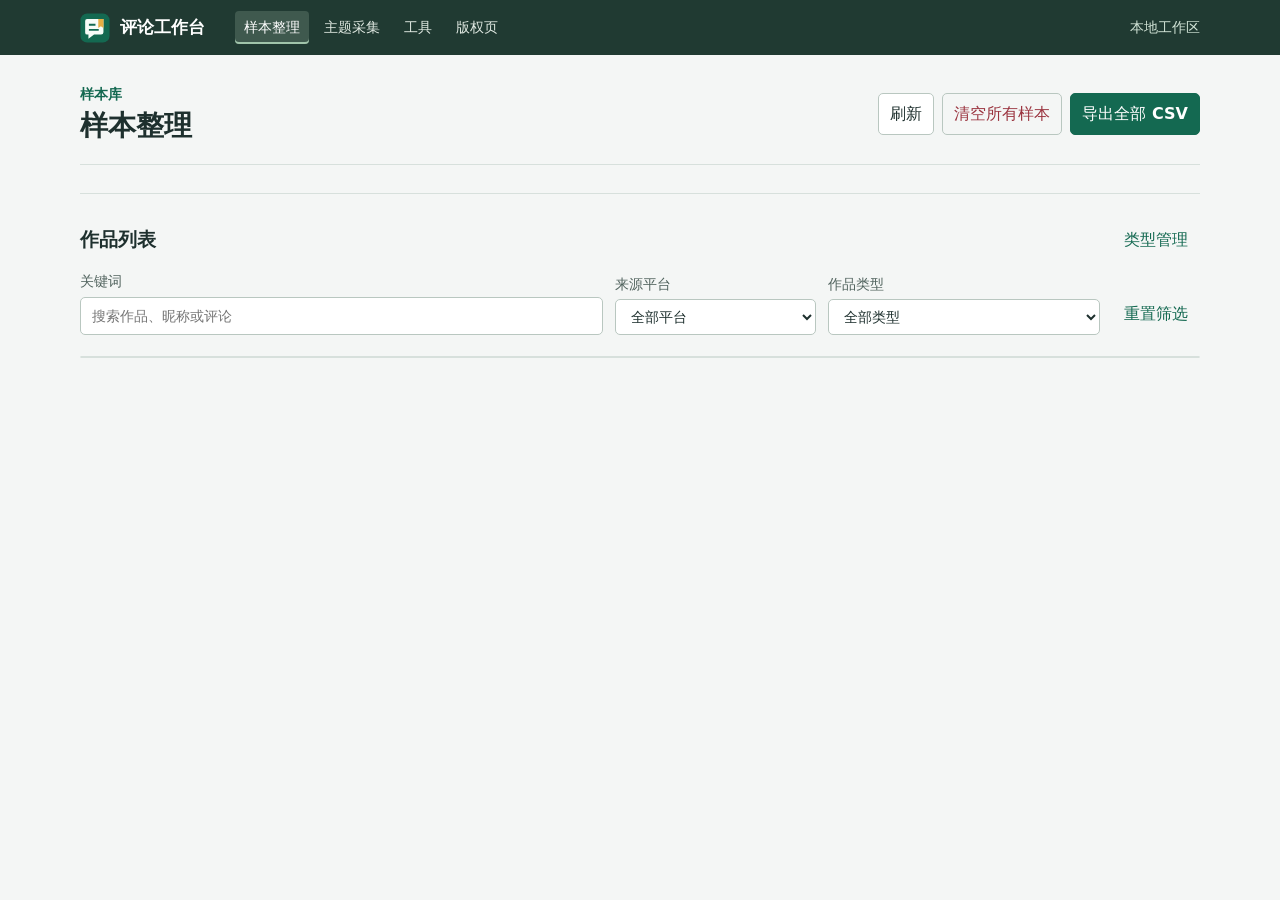
==== commit 94acbf38: "Widen the toolbar popup and restore sample controls" ====
--- a/extension/review.html
+++ b/extension/review.html
@@ -2,18 +2,18 @@
 <html lang="zh-CN">
 <head>
   <meta charset="utf-8"><meta name="viewport" content="width=device-width,initial-scale=1">
-  <title>样本整理 · 评论工作台</title><link rel="stylesheet" href="ui.css"><link rel="stylesheet" href="topic.css">
+  <title>样本整理 · 评论工作台</title><link rel="icon" href="icons/workbench.svg"><link rel="stylesheet" href="ui.css"><link rel="stylesheet" href="topic.css">
 </head>
 <body class="workspace">
   <header class="topbar"><div class="topinner">
-    <strong class="brand"><i class="brandMark" aria-hidden="true"></i>评论工作台</strong>
-    <nav aria-label="工作区导航"><a href="review.html" data-view="samples" aria-current="page">样本整理</a><a href="review.html?view=topic" data-view="topic">主题采集</a><a href="review.html?view=tools" data-view="tools">工具</a></nav>
+    <strong class="brand"><img class="brandMark" src="icons/workbench.svg" alt="">评论工作台</strong>
+    <nav aria-label="工作区导航"><a href="review.html" data-view="samples" aria-current="page">样本整理</a><a href="review.html?view=topic" data-view="topic">主题采集</a><a href="review.html?view=tools" data-view="tools">工具</a><a href="review.html?view=copyright" data-view="copyright">版权页</a></nav>
     <span class="local">本地工作区</span>
   </div></header>
   <main>
     <section id="samples" data-page="samples" aria-labelledby="sampleHeading">
       <div class="pageHeading"><div><p class="kicker">样本库</p><h1 id="sampleHeading">样本整理</h1></div>
-        <div class="actions"><button id="refresh">刷新</button><button id="export" class="primary" title="无论筛选条件如何，均导出全部保留评论">导出全部 CSV</button></div>
+        <div class="actions"><button id="refresh">刷新</button><button id="clear" class="danger">清空所有样本</button><button id="export" class="primary" title="无论筛选条件如何，均导出全部保留评论">导出全部 CSV</button></div>
       </div>
       <div id="stats" class="stats" aria-label="样本概览"></div>
       <div class="libraryHead"><h2>作品列表</h2><button id="manage" class="quiet">类型管理</button></div>
@@ -32,13 +32,18 @@
     </section>
     <section id="tools" data-page="tools" hidden aria-labelledby="toolsHeading">
       <div class="pageHeading"><div><p class="kicker">工作区设置</p><h1 id="toolsHeading">工具</h1></div></div>
-      <details class="tool"><summary>连接分析工作台</summary><form id="pairForm" class="controls">
+      <section class="tool" aria-labelledby="pairHeading"><h2 id="pairHeading">连接分析工作台</h2><form id="pairForm" class="controls">
         <label>本机端口<input id="port" type="number" min="1024" max="65535" value="8765" required></label>
         <label>配对码<input id="pairKey" type="password" autocomplete="off" required></label>
         <label class="check"><input id="autoSend" type="checkbox" checked>采集后自动发送</label>
         <button>连接并保存</button><button id="push" type="button">发送全部保留样本</button><button id="disconnect" type="button">断开</button>
-      </form><output id="bridgeStatus" role="status"></output></details>
-      <div class="maintenance"><span>样本存储</span><button id="clear" class="danger">清空所有样本</button></div>
+      </form><output id="bridgeStatus" role="status"></output></section>
+    </section>
+    <section data-page="copyright" hidden aria-labelledby="copyrightHeading">
+      <div class="pageHeading"><div><p class="kicker">项目资料</p><h1 id="copyrightHeading">版权页</h1></div></div>
+      <div class="creditBrand"><img width="64" height="64" src="icons/workbench.svg" alt=""><div><h2>评论工作台</h2><p lang="en">Design by LHStudio</p></div></div>
+      <dl class="creditList"><div><dt>扩展版本</dt><dd id="creditVersion"></dd></div>
+        <div><dt>GitHub 仓库</dt><dd><a href="https://github.com/LHStudio/comment-workbench" target="_blank" rel="noopener noreferrer">LHStudio/comment-workbench</a></dd></div></dl>
     </section>
     <output id="notice" role="status"></output>
   </main>
--- a/extension/ui.css
+++ b/extension/ui.css
@@ -15,9 +15,7 @@
 .topbar{background:#203a32;color:white}
 .topinner{max-width:1184px;margin:auto;padding:0 32px;min-height:55px;display:flex;align-items:center;gap:30px}
 .brand{display:inline-flex;align-items:center;gap:10px;font-weight:650;font-size:17px;white-space:nowrap}
-.brandMark{width:21px;height:21px;border:2px solid #adcfb7;border-radius:4px;position:relative;display:inline-block}
-.brandMark:before,.brandMark:after{content:"";position:absolute;width:9px;height:2px;background:#adcfb7;left:4px;top:5px}
-.brandMark:after{width:6px;top:10px}
+.brandMark{width:30px;height:30px;flex:none}
 nav{display:flex;align-items:center;gap:6px;font-size:14px}
 nav a{color:#e1eae3;text-decoration:none;border-radius:4px;padding:5px 9px;white-space:nowrap}
 nav a:hover{background:#334d44}
@@ -73,8 +71,13 @@
 .empty{padding:27px 18px;text-align:center}
 .empty p,.platformSection p{color:var(--muted);margin-top:5px}
 #tools .pageHeading,#topicView .pageHeading{margin-bottom:22px}
-.tool,.maintenance{border-top:1px solid var(--line);padding:11px 0}
-.tool summary{cursor:pointer;font-weight:600}
+.tool{border-top:1px solid var(--line);padding:18px 0}
+.creditBrand{display:flex;align-items:center;gap:16px;margin:22px 0;padding-top:22px;border-top:1px solid var(--line)}
+.creditBrand p,.creditList dt{color:var(--muted)}
+.creditList{max-width:540px;margin:0}
+.creditList div{display:grid;grid-template-columns:96px minmax(0,1fr);padding:12px 0;border-top:1px solid var(--line)}
+.creditList dd{margin:0;overflow-wrap:anywhere}
+#clear:hover{background:#fbebed;border-color:#c78088}
 .check{display:inline-flex;align-items:center;gap:5px}
 .maintenance{font-size:13px;color:var(--muted)}
 .tool output{font-size:13px}
@@ -87,7 +90,8 @@
 .typeRow{flex-wrap:nowrap}
 .typeRow input,#addtype input{min-width:0;flex:1}
 .typeRow small{margin-left:auto}
-.popup{width:480px;max-width:100vw;background:white}
+.popup{width:min(680px,100%);background:white}
+.actionPopup,.actionPopup .popup{width:680px}
 .popup .topinner{padding:0 20px;min-height:48px}
 .popup main{padding:17px 20px 13px}
 .popup h1{font-size:21px;margin-bottom:12px}
@@ -138,7 +142,8 @@
  .workCard:has(details[open]) .workActions{position:static;justify-content:flex-end;padding:6px 12px;border-top:1px solid var(--line)}
  .workCard details[open] summary{padding-bottom:12px}
  .workCard .controls,.workCard ul{margin-inline:12px}
- .pageHeading .actions{gap:4px}
+ .pageHeading,.pageHeading .actions{flex-wrap:wrap}
+ .pageHeading .actions{gap:6px}
  .pageHeading .actions button{padding-inline:8px}
  .controls label:not(.check){width:100%}
 }
